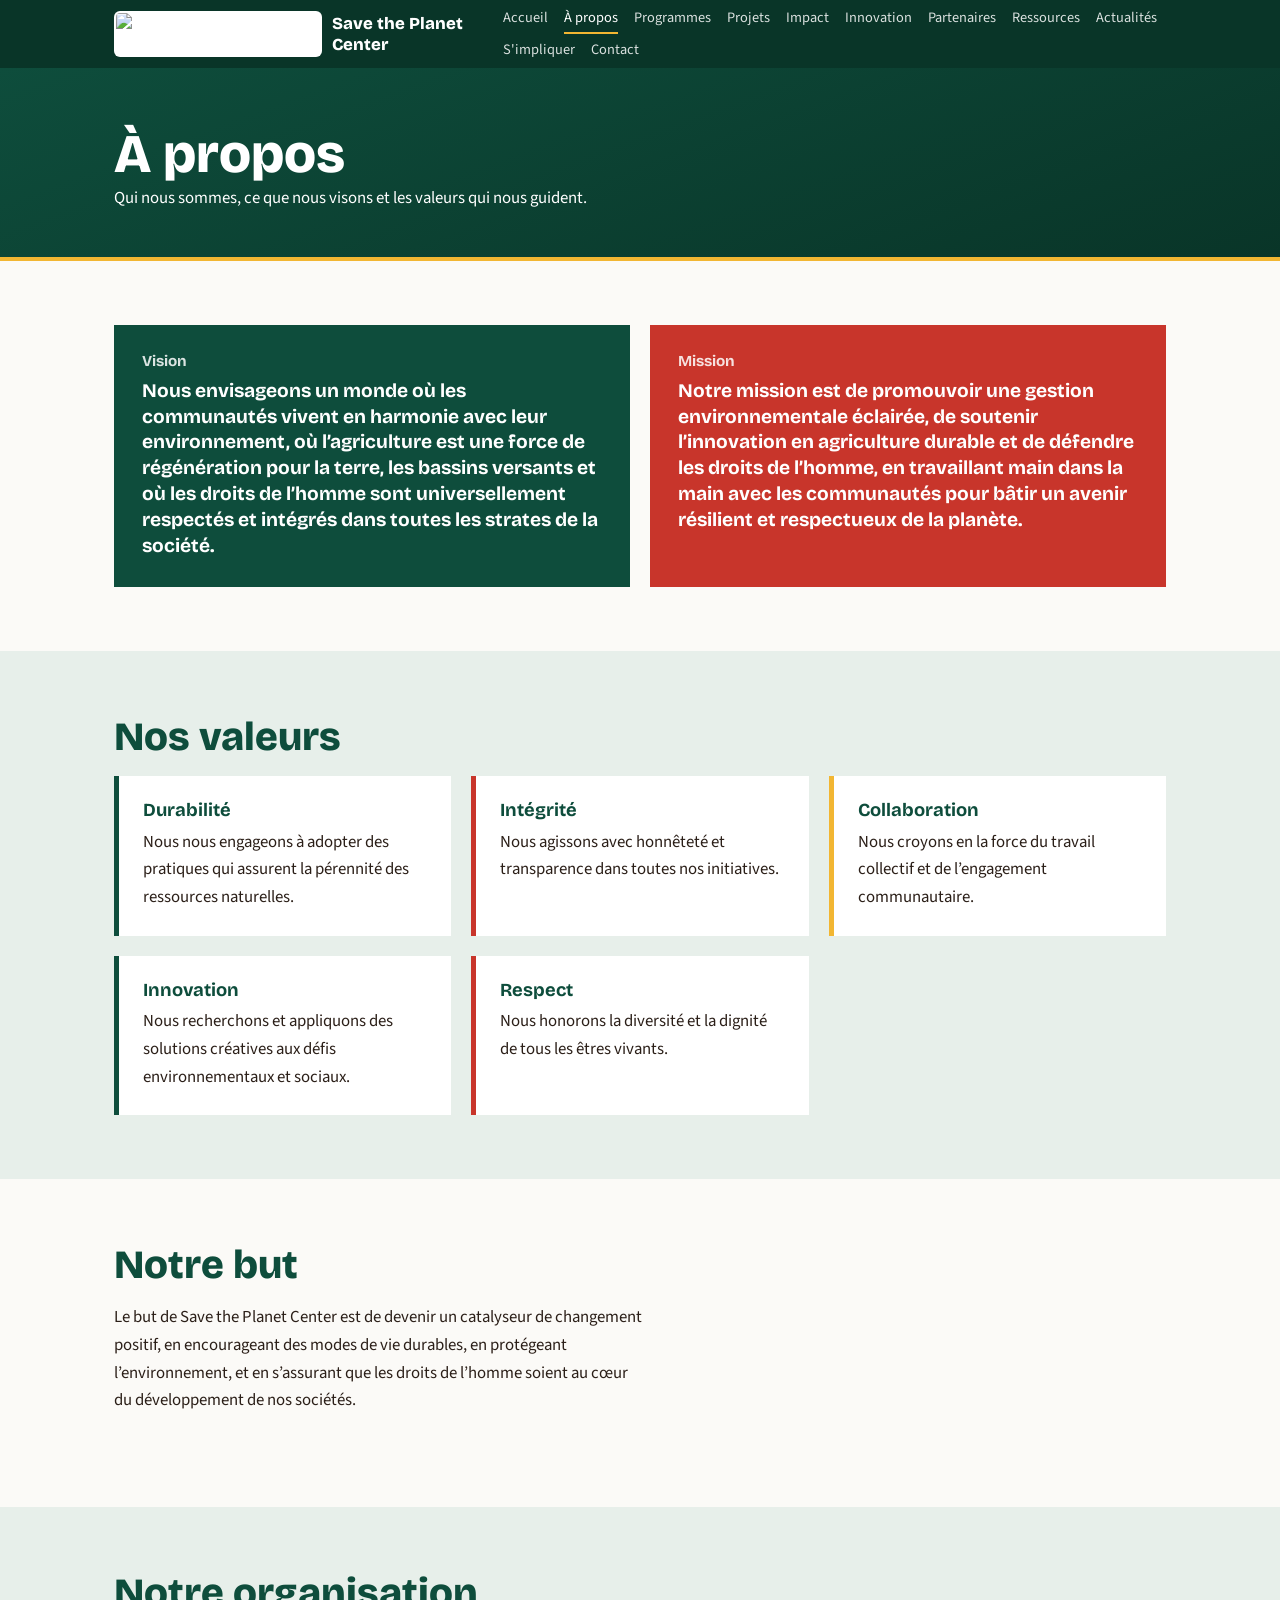
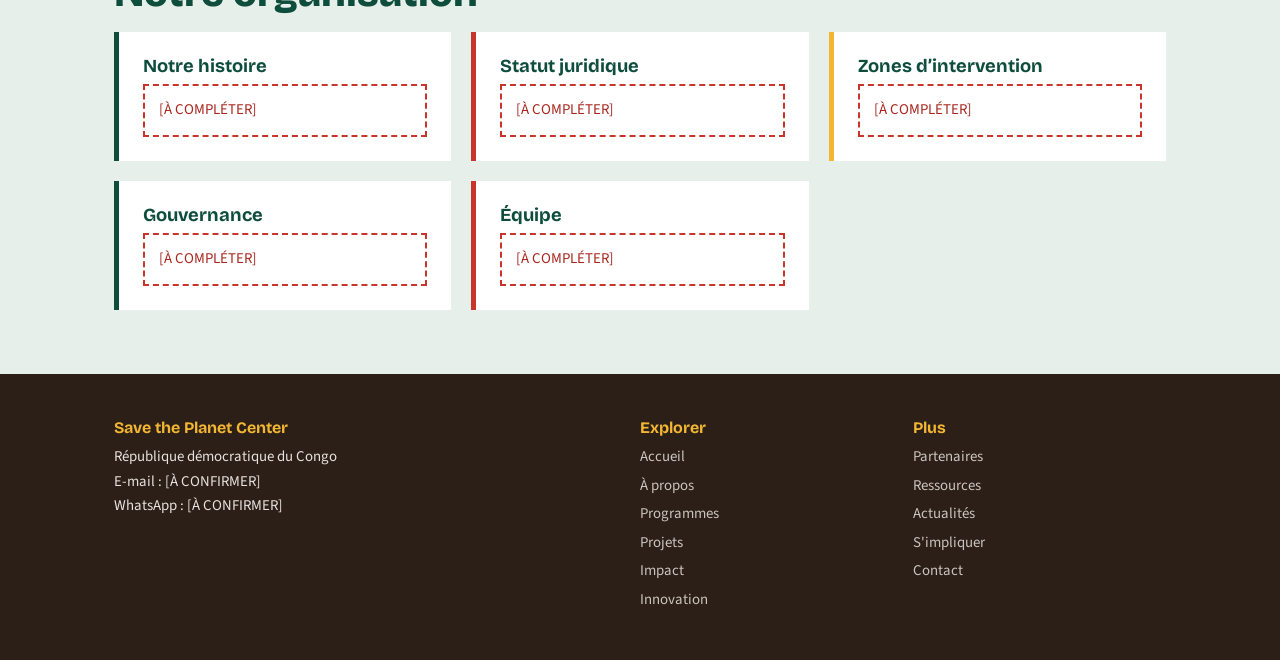
==== about.html @ e51d1721 "Add files via upload" ====
<!DOCTYPE html><html lang="fr"><head><meta charset="utf-8"><meta name="viewport" content="width=device-width,initial-scale=1"><title>À propos | Save the Planet Center</title><meta name="description" content="Vision, mission, valeurs et but de Save the Planet Center."><link rel="preconnect" href="https://fonts.googleapis.com"><link href="https://fonts.googleapis.com/css2?family=Bricolage+Grotesque:opsz,wght@12..96,700;12..96,800&family=Source+Sans+3:wght@400;600&display=swap" rel="stylesheet"><link rel="stylesheet" href="style.css"></head><body>
<header><div class="w nav"><a class="brand" href="index.html"><img src="images/logo.png" alt="Logo Save the Planet Center"><span>Save the Planet Center</span></a><button class="menu" aria-expanded="false" aria-controls="mn" onclick="var n=document.getElementById('mn');var o=n.classList.toggle('open');this.setAttribute('aria-expanded',o)">Menu</button><nav id="mn" aria-label="Menu principal"><ul><li><a href="index.html">Accueil</a></li><li><a href="about.html" aria-current=page>À propos</a></li><li><a href="programs.html">Programmes</a></li><li><a href="projects.html">Projets</a></li><li><a href="impact.html">Impact</a></li><li><a href="innovation.html">Innovation</a></li><li><a href="partners.html">Partenaires</a></li><li><a href="resources.html">Ressources</a></li><li><a href="news.html">Actualités</a></li><li><a href="get-involved.html">S'impliquer</a></li><li><a href="contact.html">Contact</a></li></ul></nav></div></header>
<main><div class="banner"><div class="w"><h1>À propos</h1><p>Qui nous sommes, ce que nous visons et les valeurs qui nous guident.</p></div></div>
<section><div class="w"><div class="vm"><div><h3>Vision</h3><p>Nous envisageons un monde où les communautés vivent en harmonie avec leur environnement, où l’agriculture est une force de régénération pour la terre, les bassins versants et où les droits de l’homme sont universellement respectés et intégrés dans toutes les strates de la société.</p></div>
<div><h3>Mission</h3><p>Notre mission est de promouvoir une gestion environnementale éclairée, de soutenir l’innovation en agriculture durable et de défendre les droits de l’homme, en travaillant main dans la main avec les communautés pour bâtir un avenir résilient et respectueux de la planète.</p></div></div></div></section>
<section class="alt"><div class="w"><h2>Nos valeurs</h2><div class="g"><article class="card"><h3>Durabilité</h3><p>Nous nous engageons à adopter des pratiques qui assurent la pérennité des ressources naturelles.</p></article><article class="card"><h3>Intégrité</h3><p>Nous agissons avec honnêteté et transparence dans toutes nos initiatives.</p></article><article class="card"><h3>Collaboration</h3><p>Nous croyons en la force du travail collectif et de l’engagement communautaire.</p></article><article class="card"><h3>Innovation</h3><p>Nous recherchons et appliquons des solutions créatives aux défis environnementaux et sociaux.</p></article><article class="card"><h3>Respect</h3><p>Nous honorons la diversité et la dignité de tous les êtres vivants.</p></article></div></div></section>
<section><div class="w"><h2>Notre but</h2><p class="lead">Le but de Save the Planet Center est de devenir un catalyseur de changement positif, en encourageant des modes de vie durables, en protégeant l’environnement, et en s’assurant que les droits de l’homme soient au cœur du développement de nos sociétés.</p></div></section>
<section class="alt"><div class="w"><h2>Notre organisation</h2><div class="g"><article class="card"><h3>Notre histoire</h3><p class="todo">[À COMPLÉTER]</p></article><article class="card"><h3>Statut juridique</h3><p class="todo">[À COMPLÉTER]</p></article><article class="card"><h3>Zones d’intervention</h3><p class="todo">[À COMPLÉTER]</p></article><article class="card"><h3>Gouvernance</h3><p class="todo">[À COMPLÉTER]</p></article><article class="card"><h3>Équipe</h3><p class="todo">[À COMPLÉTER]</p></article></div></div></section></main>
<footer><div class="w g"><div><h4>Save the Planet Center</h4><p>République démocratique du Congo<br>E-mail : [À CONFIRMER]<br>WhatsApp : [À CONFIRMER]</p></div><div><h4>Explorer</h4><a href="index.html">Accueil</a><a href="about.html">À propos</a><a href="programs.html">Programmes</a><a href="projects.html">Projets</a><a href="impact.html">Impact</a><a href="innovation.html">Innovation</a></div><div><h4>Plus</h4><a href="partners.html">Partenaires</a><a href="resources.html">Ressources</a><a href="news.html">Actualités</a><a href="get-involved.html">S'impliquer</a><a href="contact.html">Contact</a></div></div></footer></body></html>
---- style.css ----
:root{--c:#0E4D3C;--cd:#093528;--r:#C8352B;--s:#F2B632;--t:#2B1F18;--m:#E7EFEA;--p:#FBFAF7;--h:'Bricolage Grotesque',Georgia,sans-serif;--b:'Source Sans 3',Arial,sans-serif}
*{box-sizing:border-box;margin:0}body{font:400 1.05rem/1.65 var(--b);color:var(--t);background:var(--p)}
h1,h2,h3{font-family:var(--h);line-height:1.12}a{color:inherit}:focus-visible{outline:3px solid var(--s);outline-offset:3px}
.w{max-width:1100px;margin:0 auto;padding:0 24px}section{padding:64px 0}.alt{background:var(--m)}
h2{font-size:clamp(1.7rem,3.6vw,2.5rem);font-weight:800;color:var(--c);margin-bottom:16px}h3{font-size:1.15rem;color:var(--c);margin-bottom:8px}
.lead{max-width:66ch;margin-bottom:28px}
header{background:var(--cd);color:#fff;position:sticky;top:0;z-index:9}.nav{display:flex;align-items:center;justify-content:space-between;gap:14px;min-height:68px}
.brand{display:flex;align-items:center;gap:10px;text-decoration:none;font:800 1.05rem var(--h)}.brand img{height:46px;background:#fff;border-radius:6px;padding:2px}
nav ul{display:flex;flex-wrap:wrap;gap:4px 16px;list-style:none;padding:0}nav a{text-decoration:none;font-size:.9rem;opacity:.85;padding:4px 0;border-bottom:2px solid transparent}
nav a:hover,nav a[aria-current]{opacity:1;border-color:var(--s)}.menu{display:none;background:none;border:2px solid #fff;color:#fff;padding:8px 14px;font:700 .95rem var(--h);border-radius:4px;cursor:pointer}
.btn{display:inline-block;padding:12px 22px;border-radius:4px;font:700 .95rem var(--h);text-decoration:none;border:2px solid transparent}.red{background:var(--r);color:#fff}.sun{background:var(--s);color:var(--t)}.gh{border-color:#fff;color:#fff}
.hero,.banner{background:linear-gradient(160deg,var(--c),var(--cd));color:#fff}.hero{padding:96px 0 84px}.banner{padding:56px 0 44px;border-bottom:4px solid var(--s)}
.hero h1{font-size:clamp(2.4rem,6vw,4.6rem);font-weight:800}.banner h1{font-size:clamp(2rem,5vw,3.4rem);font-weight:800}
.tag{font:700 clamp(1.1rem,2.3vw,1.5rem) var(--h);color:var(--s);margin:18px 0 12px;max-width:36ch}.hero p,.banner p{max-width:62ch}.cta{display:flex;flex-wrap:wrap;gap:12px;margin-top:28px}
.g{display:grid;grid-template-columns:repeat(3,1fr);gap:20px}.g2{grid-template-columns:repeat(2,1fr)}.g4{grid-template-columns:repeat(4,1fr)}
.card{background:#fff;padding:24px;border-left:5px solid var(--c)}.card:nth-child(3n+2){border-color:var(--r)}.card:nth-child(3n){border-color:var(--s)}
.card ul,ol.n{padding-left:1.2rem}.card li,ol.n li{margin:4px 0}.meta{display:block;margin-top:10px;font-size:.86rem;color:#6b5d52}
.vm{display:grid;grid-template-columns:1fr 1fr;gap:20px}.vm div{padding:28px;background:var(--c);color:#fff}.vm div+div{background:var(--r)}.vm h3{color:#fff;opacity:.85;font-size:.95rem}.vm p{font:700 1.2rem/1.35 var(--h)}
.stats{display:grid;grid-template-columns:repeat(4,1fr);gap:28px 20px}.stats b{display:block;font:800 clamp(2rem,4vw,3rem) var(--h);color:var(--s);line-height:1}.dark{background:var(--cd);color:#fff}.dark h2{color:#fff}
.logos{display:grid;grid-template-columns:repeat(5,1fr);gap:18px;align-items:stretch}.logos figure{background:#fff;padding:16px;text-align:center;border:1px solid #d9d4cc;display:flex;flex-direction:column;justify-content:space-between;gap:10px}
.logos img{width:100%;height:110px;object-fit:contain}.logos figcaption{font-size:.85rem;line-height:1.35}
.fig img{width:100%;height:auto;border:1px solid #d9d4cc;background:#fff}
.todo{border:2px dashed var(--r);padding:12px 14px;color:#a8281f;font-size:.93rem;background:#fff}
form{display:grid;gap:14px;max-width:620px}label{display:grid;gap:5px;font-weight:600;font-size:.95rem}input,textarea{font:inherit;padding:11px;border:1.5px solid #b9b2aa;border-radius:3px}textarea{min-height:130px}
.join{background:var(--r);color:#fff}.join h2{color:#fff}.join .card{color:var(--t)}
footer{background:#2B1F18;color:#e9e2dc;padding:44px 0;font-size:.93rem}footer .g{grid-template-columns:2fr 1fr 1fr}footer a{display:block;text-decoration:none;margin:4px 0;opacity:.85}footer h4{font:700 1rem var(--h);color:var(--s);margin-bottom:8px}
@media(max-width:960px){.menu{display:block}nav{display:none;position:absolute;left:0;right:0;top:100%;background:var(--cd);padding:12px 24px 20px}nav.open{display:block}nav ul{flex-direction:column;gap:6px}header{position:relative}
.g,.g2,.g4,.stats,.vm,.logos,footer .g{grid-template-columns:1fr 1fr}}
@media(max-width:560px){.g,.g2,.g4,.stats,.vm,.logos,footer .g{grid-template-columns:1fr}section{padding:48px 0}}
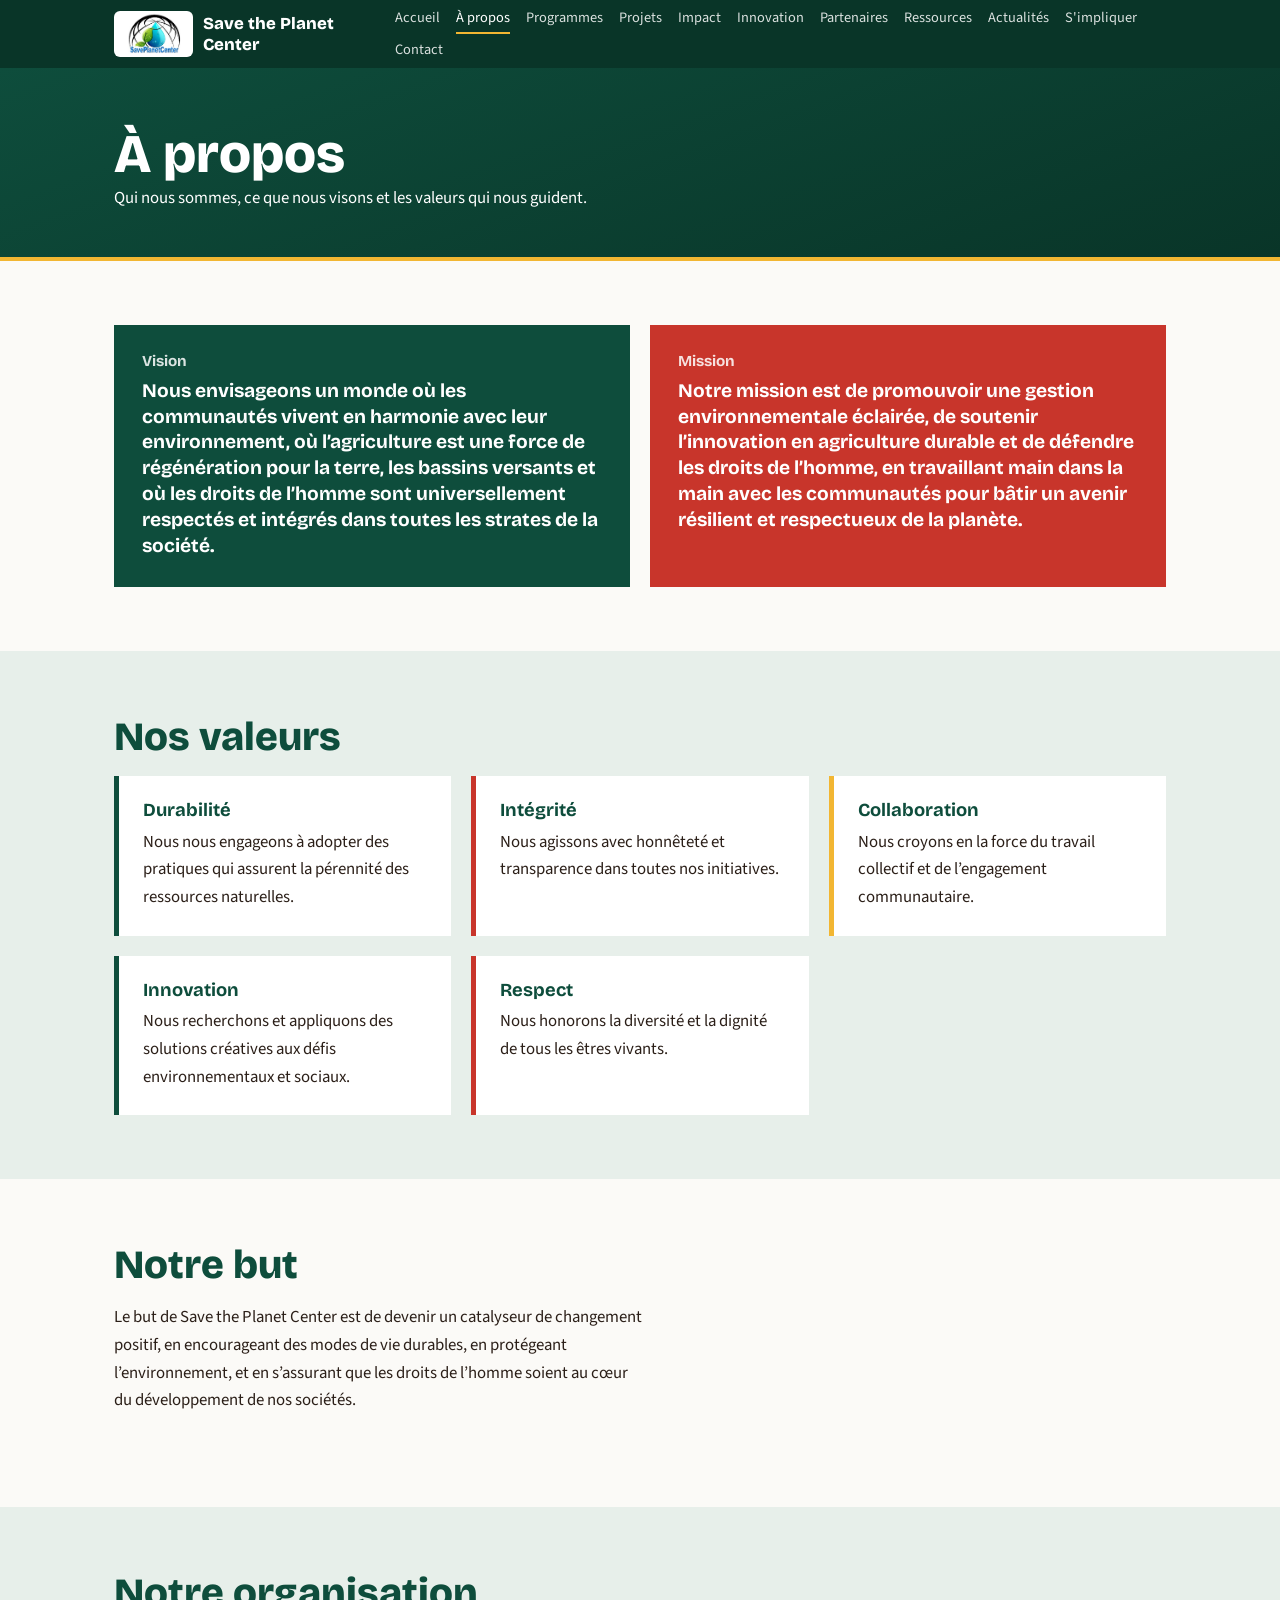
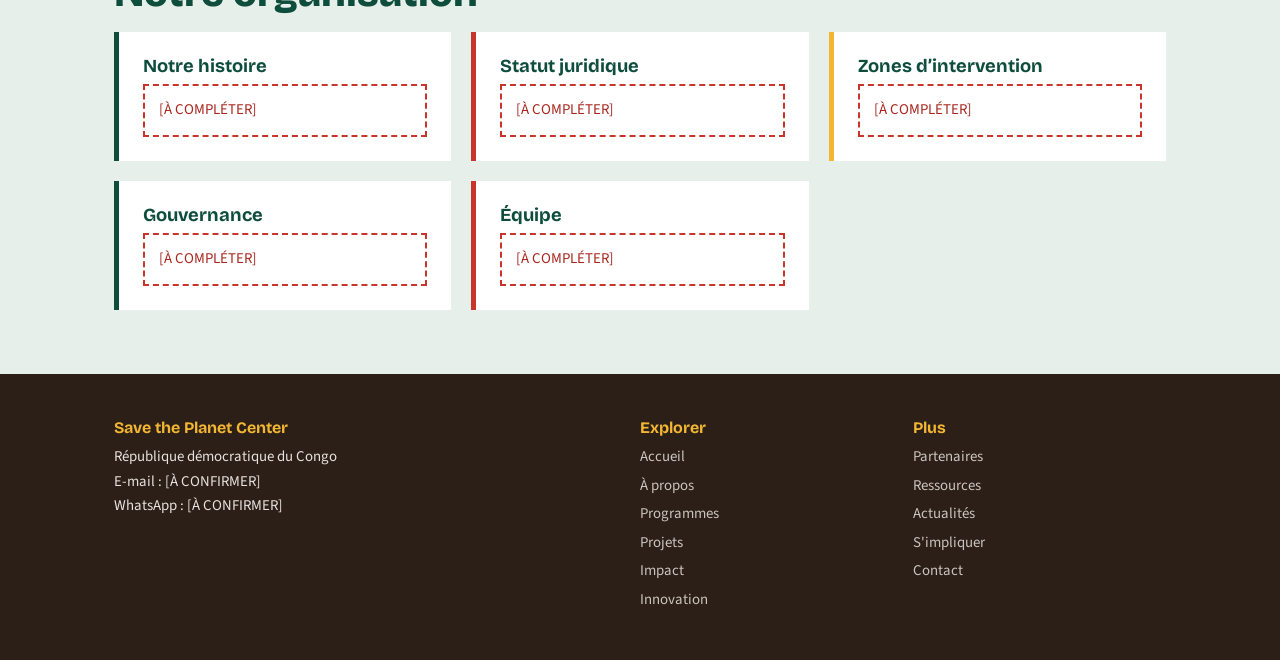
==== commit 653bd06d: "Add files via upload" ====
--- a/about.html
+++ b/about.html
@@ -1,5 +1,5 @@
 <!DOCTYPE html><html lang="fr"><head><meta charset="utf-8"><meta name="viewport" content="width=device-width,initial-scale=1"><title>À propos | Save the Planet Center</title><meta name="description" content="Vision, mission, valeurs et but de Save the Planet Center."><link rel="preconnect" href="https://fonts.googleapis.com"><link href="https://fonts.googleapis.com/css2?family=Bricolage+Grotesque:opsz,wght@12..96,700;12..96,800&family=Source+Sans+3:wght@400;600&display=swap" rel="stylesheet"><link rel="stylesheet" href="style.css"></head><body>
-<header><div class="w nav"><a class="brand" href="index.html"><img src="images/logo.png" alt="Logo Save the Planet Center"><span>Save the Planet Center</span></a><button class="menu" aria-expanded="false" aria-controls="mn" onclick="var n=document.getElementById('mn');var o=n.classList.toggle('open');this.setAttribute('aria-expanded',o)">Menu</button><nav id="mn" aria-label="Menu principal"><ul><li><a href="index.html">Accueil</a></li><li><a href="about.html" aria-current=page>À propos</a></li><li><a href="programs.html">Programmes</a></li><li><a href="projects.html">Projets</a></li><li><a href="impact.html">Impact</a></li><li><a href="innovation.html">Innovation</a></li><li><a href="partners.html">Partenaires</a></li><li><a href="resources.html">Ressources</a></li><li><a href="news.html">Actualités</a></li><li><a href="get-involved.html">S'impliquer</a></li><li><a href="contact.html">Contact</a></li></ul></nav></div></header>
+<header><div class="w nav"><a class="brand" href="index.html"><img src="logo.png" alt="Logo Save the Planet Center"><span>Save the Planet Center</span></a><button class="menu" aria-expanded="false" aria-controls="mn" onclick="var n=document.getElementById('mn');var o=n.classList.toggle('open');this.setAttribute('aria-expanded',o)">Menu</button><nav id="mn" aria-label="Menu principal"><ul><li><a href="index.html">Accueil</a></li><li><a href="about.html" aria-current=page>À propos</a></li><li><a href="programs.html">Programmes</a></li><li><a href="projects.html">Projets</a></li><li><a href="impact.html">Impact</a></li><li><a href="innovation.html">Innovation</a></li><li><a href="partners.html">Partenaires</a></li><li><a href="resources.html">Ressources</a></li><li><a href="news.html">Actualités</a></li><li><a href="get-involved.html">S'impliquer</a></li><li><a href="contact.html">Contact</a></li></ul></nav></div></header>
 <main><div class="banner"><div class="w"><h1>À propos</h1><p>Qui nous sommes, ce que nous visons et les valeurs qui nous guident.</p></div></div>
 <section><div class="w"><div class="vm"><div><h3>Vision</h3><p>Nous envisageons un monde où les communautés vivent en harmonie avec leur environnement, où l’agriculture est une force de régénération pour la terre, les bassins versants et où les droits de l’homme sont universellement respectés et intégrés dans toutes les strates de la société.</p></div>
 <div><h3>Mission</h3><p>Notre mission est de promouvoir une gestion environnementale éclairée, de soutenir l’innovation en agriculture durable et de défendre les droits de l’homme, en travaillant main dans la main avec les communautés pour bâtir un avenir résilient et respectueux de la planète.</p></div></div></div></section>
